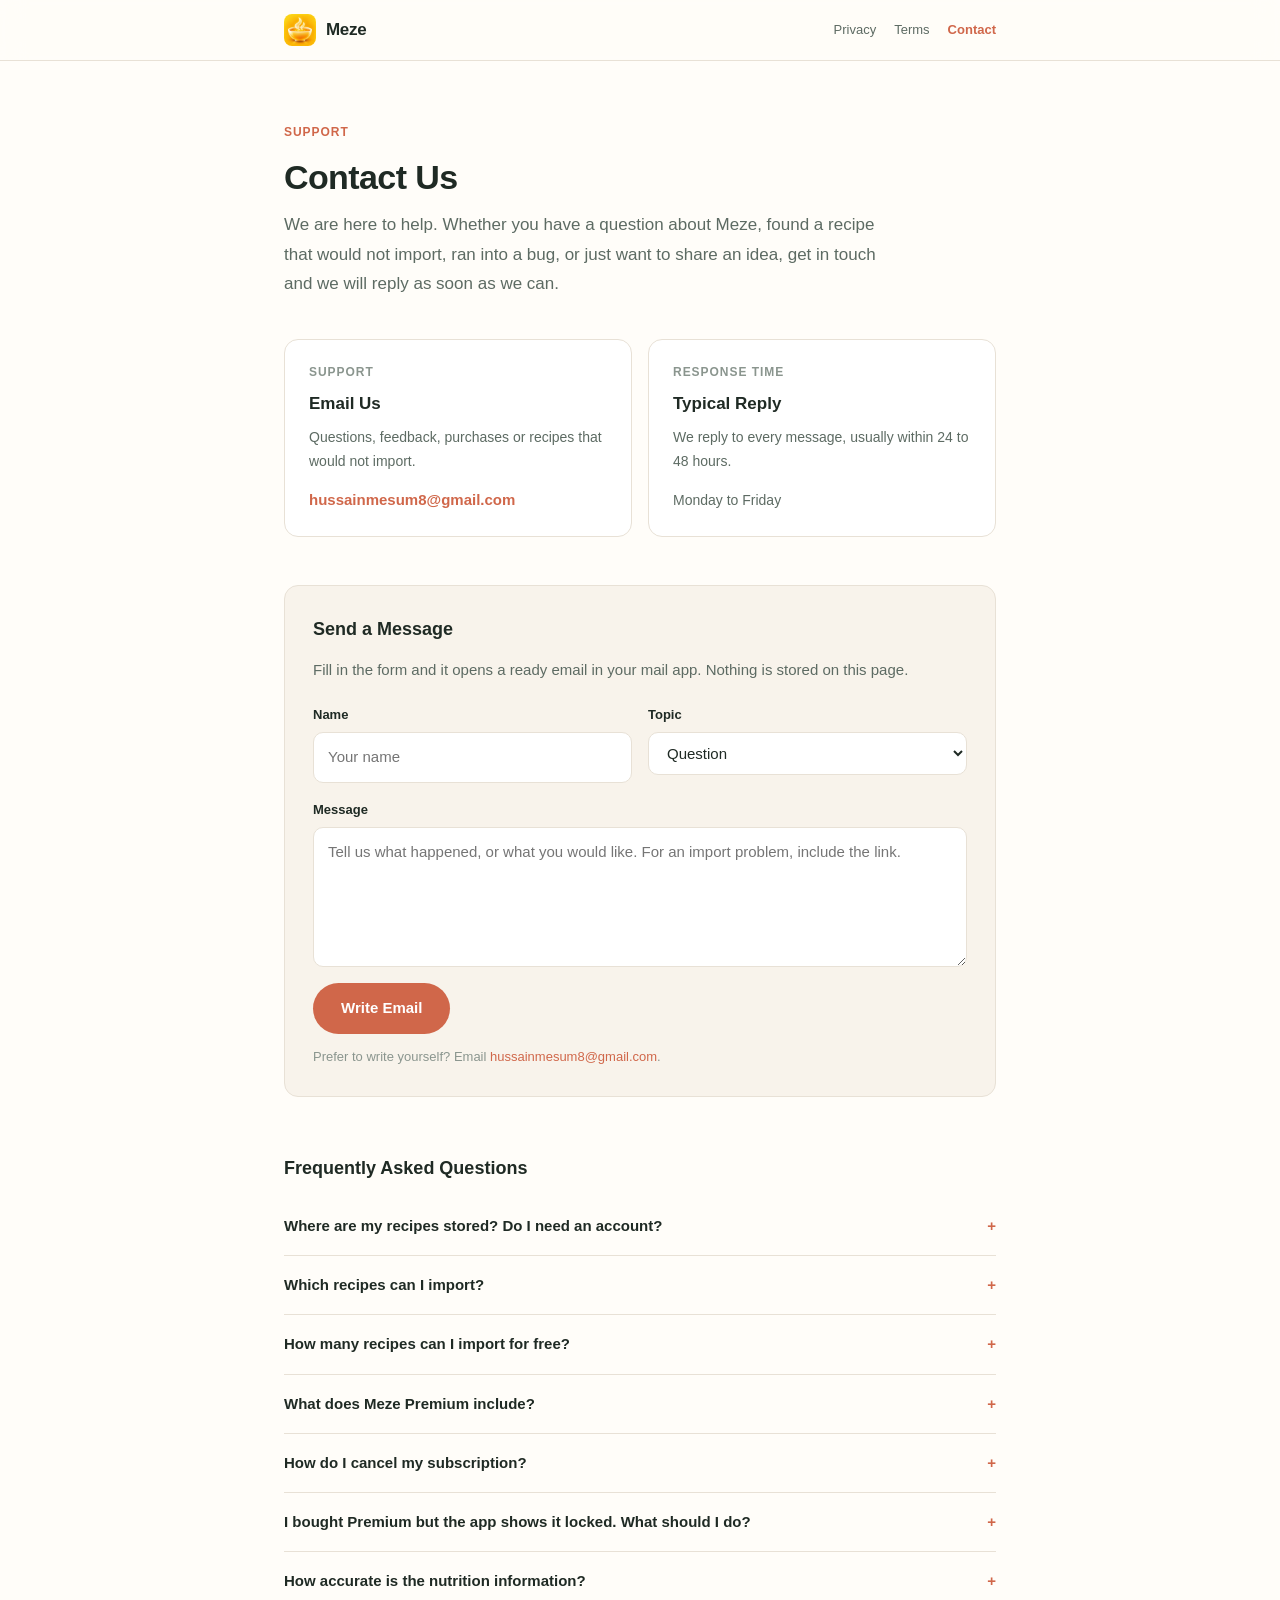
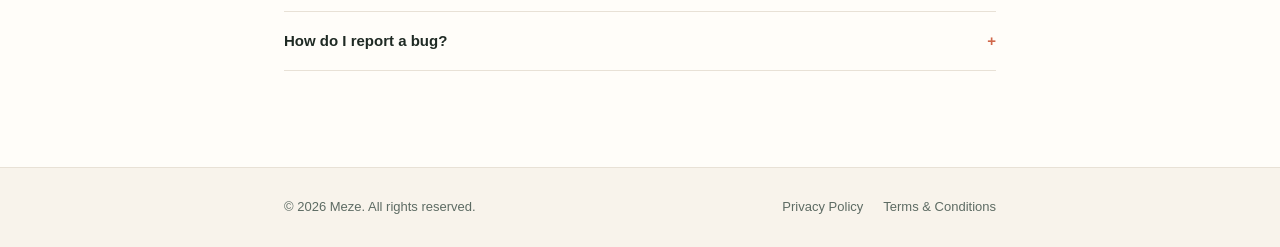
==== contact.html @ 5176ba96 "Meze privacy policy, terms and contact pages" ====
<!DOCTYPE html>
<html lang="en">
<head>
  <meta charset="UTF-8" />
  <meta name="viewport" content="width=device-width, initial-scale=1.0" />
  <meta name="description" content="Get help with Meze: email support, report a bug, and answers to common questions." />
  <title>Contact Us | Meze</title>
  <link rel="icon" href="icon.png" />
  <link rel="apple-touch-icon" href="icon.png" />
  <link rel="stylesheet" href="style.css" />
</head>
<body>

<header>
  <div class="header-inner">
    <a class="brand" href="index.html"><img src="icon.png" alt="" />Meze</a>
    <nav class="nav">
      <a href="privacy-policy.html">Privacy</a>
      <a href="terms-and-conditions.html">Terms</a>
      <a href="contact.html" aria-current="page">Contact</a>
    </nav>
  </div>
</header>

<main>
  <span class="page-tag">Support</span>
  <h1>Contact Us</h1>
  <p class="subtitle">
    We are here to help. Whether you have a question about Meze, found a recipe that would not import, ran into a bug, or just want to share an idea, get in touch and we will reply as soon as we can.
  </p>

  <div class="card-grid">
    <div class="card">
      <p class="card-label">Support</p>
      <p class="card-title">Email Us</p>
      <p class="card-desc">Questions, feedback, purchases or recipes that would not import.</p>
      <a class="card-link" href="mailto:hussainmesum8@gmail.com?subject=Meze%20support">hussainmesum8@gmail.com</a>
    </div>
    <div class="card">
      <p class="card-label">Response Time</p>
      <p class="card-title">Typical Reply</p>
      <p class="card-desc">We reply to every message, usually within 24 to 48 hours.</p>
      <span class="card-desc">Monday to Friday</span>
    </div>
  </div>

  <div class="form-section">
    <h2>Send a Message</h2>
    <p class="form-desc">Fill in the form and it opens a ready email in your mail app. Nothing is stored on this page.</p>
    <form id="contact-form" novalidate>
      <div class="form-row">
        <div class="form-group">
          <label for="name">Name</label>
          <input type="text" id="name" name="name" placeholder="Your name" autocomplete="name" />
        </div>
        <div class="form-group">
          <label for="topic">Topic</label>
          <select id="topic" name="topic">
            <option value="Question">Question</option>
            <option value="Recipe import problem">Recipe import problem</option>
            <option value="Bug report">Bug report</option>
            <option value="Meze Premium or purchases">Meze Premium or purchases</option>
            <option value="Feature idea">Feature idea</option>
            <option value="Privacy request">Privacy request</option>
            <option value="Other">Other</option>
          </select>
        </div>
      </div>
      <div class="form-group">
        <label for="message">Message</label>
        <textarea id="message" name="message" placeholder="Tell us what happened, or what you would like. For an import problem, include the link." required></textarea>
      </div>
      <button type="submit" class="button">Write Email</button>
      <p class="form-note">Prefer to write yourself? Email <a href="mailto:hussainmesum8@gmail.com">hussainmesum8@gmail.com</a>.</p>
    </form>
  </div>

  <div class="faq-section">
    <h2>Frequently Asked Questions</h2>

    <details>
      <summary>Where are my recipes stored? Do I need an account?</summary>
      <div class="faq-body">
        There is no account. Your recipes, meal plans, shopping lists and kitchen are stored on your phone only. To keep a copy or move to a new phone, use Settings &rarr; Back up &amp; restore to export a backup file, and import it on the new phone.
      </div>
    </details>

    <details>
      <summary>Which recipes can I import?</summary>
      <div class="faq-body">
        Links from cooking websites, Instagram, TikTok, YouTube, Pinterest and Facebook, as well as photos and cookbook pages. Share a link to Meze from any app, or paste it in Meze. Some posts do not contain a full recipe; if an import fails, email us the link and we will look at it.
      </div>
    </details>

    <details>
      <summary>How many recipes can I import for free?</summary>
      <div class="faq-body">
        Free users can import 5 recipes each week, from any mix of sources. Writing a recipe yourself and saving recipes from the built-in collection never count. Meze Premium gives unlimited imports.
      </div>
    </details>

    <details>
      <summary>What does Meze Premium include?</summary>
      <div class="faq-body">
        Unlimited imports, full nutrition details, building a whole week's meal plan, "Can cook now" and "Use these first" in your kitchen, sharing recipes as a designed PDF, the full recipe collection, shopping prices and trip totals, and unlimited week templates.
      </div>
    </details>

    <details>
      <summary>How do I cancel my subscription?</summary>
      <div class="faq-body">
        On iPhone, open Settings, tap your name, then Subscriptions, and choose Meze. On Android, open Google Play, tap your profile, then Payments &amp; subscriptions. You can also reach it from Meze's Settings. You keep Premium until the end of the period you have paid for.
      </div>
    </details>

    <details>
      <summary>I bought Premium but the app shows it locked. What should I do?</summary>
      <div class="faq-body">
        Open Meze's Settings and tap Restore purchases, while signed in to the same App Store or Google Play account you used to buy. If it still does not unlock, email us and we will help.
      </div>
    </details>

    <details>
      <summary>How accurate is the nutrition information?</summary>
      <div class="faq-body">
        Nutrition is estimated per serving from each ingredient's amount, using standard food composition data. It is a helpful guide, not a medical measurement. Always check labels if you have allergies or dietary needs.
      </div>
    </details>

    <details>
      <summary>How do I report a bug?</summary>
      <div class="faq-body">
        In Meze, open Settings &rarr; Report a bug. It opens an email already addressed to us, with your app and system version filled in. Tell us what happened and the steps to make it happen again.
      </div>
    </details>
  </div>
</main>

<footer>
  <div class="footer-inner">
    <span class="footer-copy">&copy; 2026 Meze. All rights reserved.</span>
    <nav class="footer-links">
      <a href="privacy-policy.html">Privacy Policy</a>
      <a href="terms-and-conditions.html">Terms &amp; Conditions</a>
    </nav>
  </div>
</footer>

<script>
  // Builds the email in the visitor's own mail app: a form posting to
  // mailto: is unreliable across browsers, a mailto link is not.
  document.getElementById('contact-form').addEventListener('submit', function (event) {
    event.preventDefault();
    var message = document.getElementById('message');
    if (!message.value.trim()) {
      message.focus();
      return;
    }
    var name = document.getElementById('name').value.trim();
    var topic = document.getElementById('topic').value;
    var body = message.value.trim() + (name ? '\n\n' + name : '');
    window.location.href = 'mailto:hussainmesum8@gmail.com'
      + '?subject=' + encodeURIComponent('Meze: ' + topic)
      + '&body=' + encodeURIComponent(body);
  });
</script>

</body>
</html>
---- style.css ----
/* Meze legal and support pages: one stylesheet for every page. */

*, *::before, *::after { box-sizing: border-box; margin: 0; padding: 0; }

:root {
  --ink: #1f2a24;
  --ink-muted: #5d6b63;
  --ink-light: #8a958e;
  --border: #e8e1d6;
  --bg: #fffdf9;
  --bg-subtle: #f8f3eb;
  --surface: #ffffff;
  --accent: #d0674a;
  --accent-soft: #f7e2db;
  --herb: #2f4a3c;
  --radius: 14px;
}

@media (prefers-color-scheme: dark) {
  :root {
    --ink: #f1ede6;
    --ink-muted: #b6b0a6;
    --ink-light: #8d877e;
    --border: #34312c;
    --bg: #171614;
    --bg-subtle: #1f1d1a;
    --surface: #23211e;
    --accent: #e58060;
    --accent-soft: #3a2721;
  }
}

html { font-size: 16px; scroll-behavior: smooth; }

body {
  font-family: -apple-system, BlinkMacSystemFont, "Segoe UI", Roboto, "Helvetica Neue", Arial, sans-serif;
  background: var(--bg);
  color: var(--ink);
  line-height: 1.75;
  -webkit-font-smoothing: antialiased;
}

a { color: var(--accent); text-decoration: none; }
a:hover { text-decoration: underline; }

/* Header */
header {
  border-bottom: 1px solid var(--border);
  background: color-mix(in srgb, var(--bg) 88%, transparent);
  backdrop-filter: saturate(180%) blur(12px);
  -webkit-backdrop-filter: saturate(180%) blur(12px);
  position: sticky;
  top: 0;
  z-index: 10;
}
.header-inner {
  max-width: 760px;
  margin: 0 auto;
  padding: 14px 24px;
  display: flex;
  align-items: center;
  justify-content: space-between;
  gap: 12px;
}
.brand {
  display: flex;
  align-items: center;
  gap: 10px;
  font-size: 1.0625rem;
  font-weight: 800;
  letter-spacing: -0.3px;
  color: var(--ink);
}
.brand:hover { text-decoration: none; }
.brand img { width: 32px; height: 32px; border-radius: 8px; }
.nav { display: flex; gap: 18px; }
.nav a { font-size: 0.8125rem; color: var(--ink-muted); }
.nav a[aria-current="page"] { color: var(--accent); font-weight: 600; }

/* Content */
main {
  max-width: 760px;
  margin: 0 auto;
  padding: 56px 24px 96px;
}
.page-tag {
  display: inline-block;
  font-size: 0.75rem;
  font-weight: 700;
  letter-spacing: 0.08em;
  text-transform: uppercase;
  color: var(--accent);
  margin-bottom: 14px;
}
h1 {
  font-size: 2.125rem;
  font-weight: 800;
  letter-spacing: -0.6px;
  line-height: 1.2;
  margin-bottom: 12px;
}
.meta {
  font-size: 0.875rem;
  color: var(--ink-muted);
  margin-bottom: 40px;
  padding-bottom: 28px;
  border-bottom: 1px solid var(--border);
}
.subtitle {
  font-size: 1.0625rem;
  color: var(--ink-muted);
  margin-bottom: 40px;
  max-width: 620px;
}
section { margin-bottom: 40px; }
h2 {
  font-size: 1.125rem;
  font-weight: 700;
  margin-bottom: 12px;
  padding-top: 8px;
}
h3 { font-size: 1rem; font-weight: 700; margin: 18px 0 8px; }
p { margin-bottom: 14px; font-size: 0.9375rem; }
p:last-child { margin-bottom: 0; }
ul, ol { padding-left: 20px; margin-bottom: 14px; }
li { font-size: 0.9375rem; margin-bottom: 6px; }
strong { font-weight: 650; }

.highlight-box {
  background: var(--accent-soft);
  border-radius: var(--radius);
  padding: 20px 24px;
  margin-bottom: 40px;
}
.highlight-box p { margin-bottom: 0; color: var(--ink); }

table {
  width: 100%;
  border-collapse: collapse;
  margin: 8px 0 16px;
  font-size: 0.875rem;
}
th, td {
  text-align: left;
  vertical-align: top;
  padding: 10px 12px;
  border-bottom: 1px solid var(--border);
}
th { color: var(--ink-muted); font-weight: 600; }
.table-wrap { overflow-x: auto; }

hr { border: none; border-top: 1px solid var(--border); margin: 48px 0; }
.closing { font-size: 0.875rem; color: var(--ink-muted); }

/* Cards (contact, home) */
.card-grid {
  display: grid;
  grid-template-columns: repeat(auto-fit, minmax(220px, 1fr));
  gap: 16px;
  margin-bottom: 48px;
}
.card {
  background: var(--surface);
  border: 1px solid var(--border);
  border-radius: var(--radius);
  padding: 22px 24px;
  display: block;
  color: var(--ink);
}
a.card:hover { text-decoration: none; border-color: var(--accent); }
.card-label {
  font-size: 0.75rem;
  font-weight: 700;
  letter-spacing: 0.08em;
  text-transform: uppercase;
  color: var(--ink-light);
  margin-bottom: 6px;
}
.card-title { font-size: 1.0625rem; font-weight: 700; margin-bottom: 6px; }
.card-desc { font-size: 0.875rem; color: var(--ink-muted); margin-bottom: 12px; }
.card-link { font-size: 0.9375rem; font-weight: 600; word-break: break-all; }

/* Form */
.form-section {
  background: var(--bg-subtle);
  border: 1px solid var(--border);
  border-radius: var(--radius);
  padding: 28px;
  margin-bottom: 48px;
}
.form-section h2 { padding-top: 0; }
.form-desc { color: var(--ink-muted); margin-bottom: 20px; }
.form-row { display: grid; grid-template-columns: 1fr 1fr; gap: 16px; }
.form-group { display: flex; flex-direction: column; margin-bottom: 16px; }
label { font-size: 0.8125rem; font-weight: 600; margin-bottom: 6px; }
input, select, textarea {
  font: inherit;
  font-size: 0.9375rem;
  color: var(--ink);
  background: var(--surface);
  border: 1px solid var(--border);
  border-radius: 10px;
  padding: 11px 14px;
  outline: none;
}
input:focus, select:focus, textarea:focus {
  border-color: var(--accent);
  box-shadow: 0 0 0 3px var(--accent-soft);
}
textarea { min-height: 140px; resize: vertical; }
.button {
  display: inline-block;
  font: inherit;
  font-size: 0.9375rem;
  font-weight: 700;
  color: #fff;
  background: var(--accent);
  border: none;
  border-radius: 999px;
  padding: 12px 28px;
  cursor: pointer;
}
.button:hover { filter: brightness(1.05); text-decoration: none; }
.form-note { font-size: 0.8125rem; color: var(--ink-light); margin-top: 12px; }

/* FAQ */
details {
  border-bottom: 1px solid var(--border);
  padding: 16px 0;
}
summary {
  cursor: pointer;
  font-weight: 650;
  font-size: 0.9375rem;
  list-style: none;
  display: flex;
  justify-content: space-between;
  gap: 16px;
}
summary::-webkit-details-marker { display: none; }
summary::after { content: "+"; color: var(--accent); font-weight: 700; }
details[open] summary::after { content: "\2212"; }
.faq-body { font-size: 0.9375rem; color: var(--ink-muted); margin-top: 10px; }

/* Footer */
footer { border-top: 1px solid var(--border); background: var(--bg-subtle); }
.footer-inner {
  max-width: 760px;
  margin: 0 auto;
  padding: 28px 24px;
  display: flex;
  flex-wrap: wrap;
  gap: 12px 32px;
  align-items: center;
  justify-content: space-between;
}
.footer-copy { font-size: 0.8125rem; color: var(--ink-muted); }
.footer-links { display: flex; flex-wrap: wrap; gap: 20px; }
.footer-links a { font-size: 0.8125rem; color: var(--ink-muted); }

@media (max-width: 600px) {
  h1 { font-size: 1.625rem; }
  main { padding: 40px 20px 72px; }
  .header-inner { padding: 12px 20px; }
  .nav { display: none; }
  .form-row { grid-template-columns: 1fr; }
  .form-section { padding: 22px 18px; }
  .button { width: 100%; text-align: center; }
}
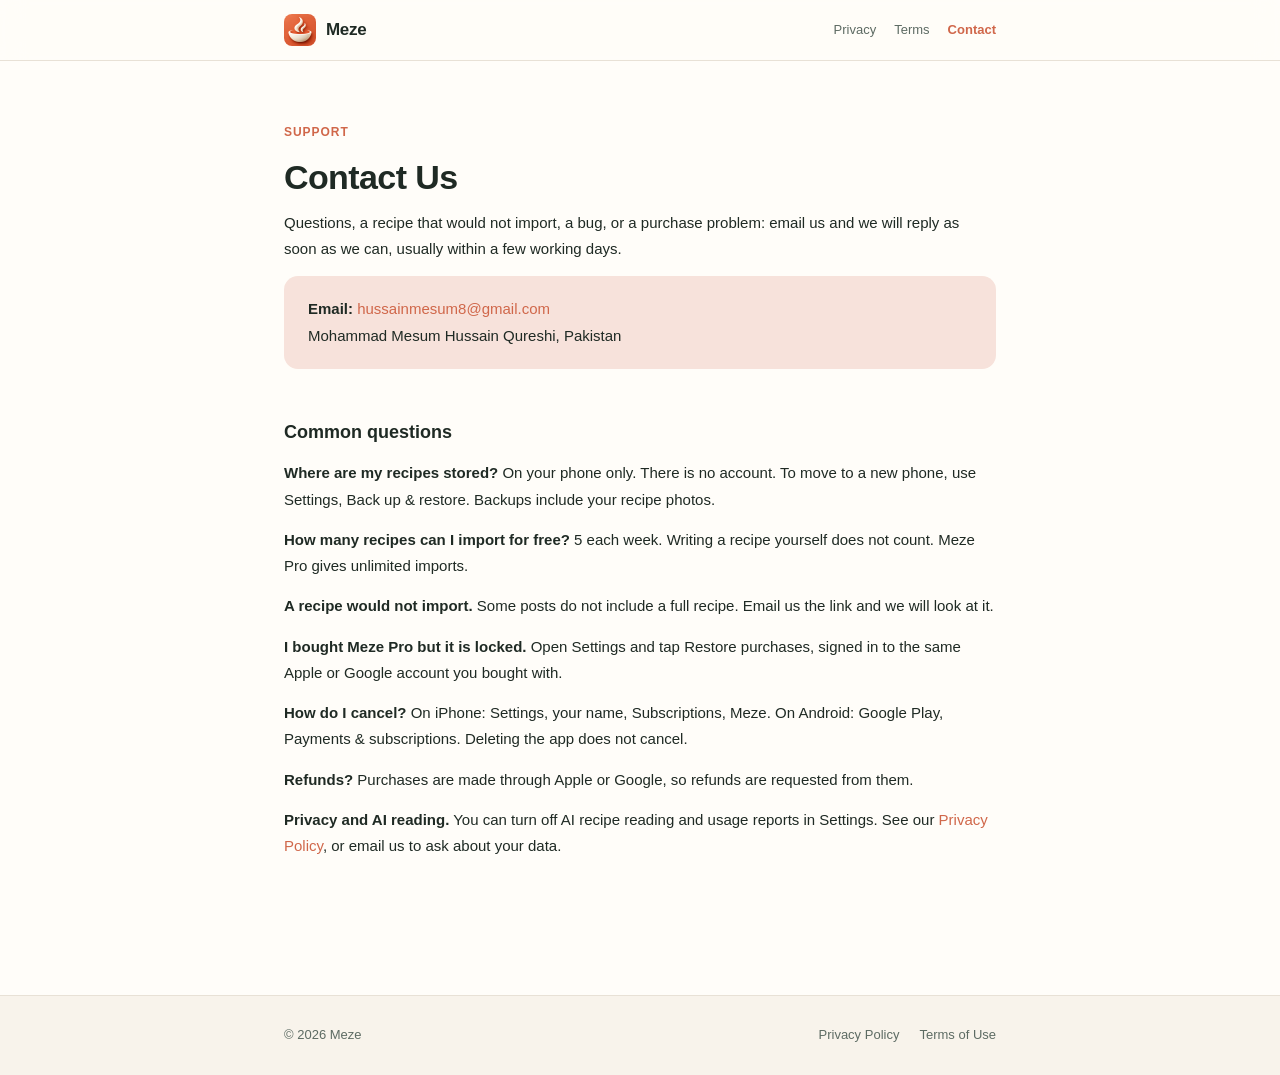
==== commit 34e0c58d: "Privacy policy, terms of use and contact page: minimal, accurate to Meze today - Removed features th" ====
--- a/contact.html
+++ b/contact.html
@@ -3,7 +3,7 @@
 <head>
   <meta charset="UTF-8" />
   <meta name="viewport" content="width=device-width, initial-scale=1.0" />
-  <meta name="description" content="Get help with Meze: email support, report a bug, and answers to common questions." />
+  <meta name="description" content="Contact Meze for help with recipes, imports, purchases or privacy." />
   <title>Contact Us | Meze</title>
   <link rel="icon" href="icon.png" />
   <link rel="apple-touch-icon" href="icon.png" />
@@ -25,145 +25,34 @@
 <main>
   <span class="page-tag">Support</span>
   <h1>Contact Us</h1>
-  <p class="subtitle">
-    We are here to help. Whether you have a question about Meze, found a recipe that would not import, ran into a bug, or just want to share an idea, get in touch and we will reply as soon as we can.
-  </p>
-
-  <div class="card-grid">
-    <div class="card">
-      <p class="card-label">Support</p>
-      <p class="card-title">Email Us</p>
-      <p class="card-desc">Questions, feedback, purchases or recipes that would not import.</p>
-      <a class="card-link" href="mailto:hussainmesum8@gmail.com?subject=Meze%20support">hussainmesum8@gmail.com</a>
-    </div>
-    <div class="card">
-      <p class="card-label">Response Time</p>
-      <p class="card-title">Typical Reply</p>
-      <p class="card-desc">We reply to every message, usually within 24 to 48 hours.</p>
-      <span class="card-desc">Monday to Friday</span>
-    </div>
+    <p>Questions, a recipe that would not import, a bug, or a purchase problem: email us and we will reply as soon as we can, usually within a few working days.</p>
+  <div class="highlight-box">
+    <p><strong>Email:</strong> <a href="mailto:hussainmesum8@gmail.com">hussainmesum8@gmail.com</a><br />Mohammad Mesum Hussain Qureshi, Pakistan</p>
   </div>
 
-  <div class="form-section">
-    <h2>Send a Message</h2>
-    <p class="form-desc">Fill in the form and it opens a ready email in your mail app. Nothing is stored on this page.</p>
-    <form id="contact-form" novalidate>
-      <div class="form-row">
-        <div class="form-group">
-          <label for="name">Name</label>
-          <input type="text" id="name" name="name" placeholder="Your name" autocomplete="name" />
-        </div>
-        <div class="form-group">
-          <label for="topic">Topic</label>
-          <select id="topic" name="topic">
-            <option value="Question">Question</option>
-            <option value="Recipe import problem">Recipe import problem</option>
-            <option value="Bug report">Bug report</option>
-            <option value="Meze Premium or purchases">Meze Premium or purchases</option>
-            <option value="Feature idea">Feature idea</option>
-            <option value="Privacy request">Privacy request</option>
-            <option value="Other">Other</option>
-          </select>
-        </div>
-      </div>
-      <div class="form-group">
-        <label for="message">Message</label>
-        <textarea id="message" name="message" placeholder="Tell us what happened, or what you would like. For an import problem, include the link." required></textarea>
-      </div>
-      <button type="submit" class="button">Write Email</button>
-      <p class="form-note">Prefer to write yourself? Email <a href="mailto:hussainmesum8@gmail.com">hussainmesum8@gmail.com</a>.</p>
-    </form>
-  </div>
+  <section>
+    <h2>Common questions</h2>
+    <p><strong>Where are my recipes stored?</strong> On your phone only. There is no account. To move to a new phone, use Settings, Back up &amp; restore. Backups include your recipe photos.</p>
+    <p><strong>How many recipes can I import for free?</strong> 5 each week. Writing a recipe yourself does not count. Meze Pro gives unlimited imports.</p>
+    <p><strong>A recipe would not import.</strong> Some posts do not include a full recipe. Email us the link and we will look at it.</p>
+    <p><strong>I bought Meze Pro but it is locked.</strong> Open Settings and tap Restore purchases, signed in to the same Apple or Google account you bought with.</p>
+    <p><strong>How do I cancel?</strong> On iPhone: Settings, your name, Subscriptions, Meze. On Android: Google Play, Payments &amp; subscriptions. Deleting the app does not cancel.</p>
+    <p><strong>Refunds?</strong> Purchases are made through Apple or Google, so refunds are requested from them.</p>
+    <p><strong>Privacy and AI reading.</strong> You can turn off AI recipe reading and usage reports in Settings. See our <a href="privacy-policy.html">Privacy Policy</a>, or email us to ask about your data.</p>
+  </section>
 
-  <div class="faq-section">
-    <h2>Frequently Asked Questions</h2>
 
-    <details>
-      <summary>Where are my recipes stored? Do I need an account?</summary>
-      <div class="faq-body">
-        There is no account. Your recipes, meal plans, shopping lists and kitchen are stored on your phone only. To keep a copy or move to a new phone, use Settings &rarr; Back up &amp; restore to export a backup file, and import it on the new phone.
-      </div>
-    </details>
-
-    <details>
-      <summary>Which recipes can I import?</summary>
-      <div class="faq-body">
-        Links from cooking websites, Instagram, TikTok, YouTube, Pinterest and Facebook, as well as photos and cookbook pages. Share a link to Meze from any app, or paste it in Meze. Some posts do not contain a full recipe; if an import fails, email us the link and we will look at it.
-      </div>
-    </details>
-
-    <details>
-      <summary>How many recipes can I import for free?</summary>
-      <div class="faq-body">
-        Free users can import 5 recipes each week, from any mix of sources. Writing a recipe yourself and saving recipes from the built-in collection never count. Meze Premium gives unlimited imports.
-      </div>
-    </details>
-
-    <details>
-      <summary>What does Meze Premium include?</summary>
-      <div class="faq-body">
-        Unlimited imports, full nutrition details, building a whole week's meal plan, "Can cook now" and "Use these first" in your kitchen, sharing recipes as a designed PDF, the full recipe collection, shopping prices and trip totals, and unlimited week templates.
-      </div>
-    </details>
-
-    <details>
-      <summary>How do I cancel my subscription?</summary>
-      <div class="faq-body">
-        On iPhone, open Settings, tap your name, then Subscriptions, and choose Meze. On Android, open Google Play, tap your profile, then Payments &amp; subscriptions. You can also reach it from Meze's Settings. You keep Premium until the end of the period you have paid for.
-      </div>
-    </details>
-
-    <details>
-      <summary>I bought Premium but the app shows it locked. What should I do?</summary>
-      <div class="faq-body">
-        Open Meze's Settings and tap Restore purchases, while signed in to the same App Store or Google Play account you used to buy. If it still does not unlock, email us and we will help.
-      </div>
-    </details>
-
-    <details>
-      <summary>How accurate is the nutrition information?</summary>
-      <div class="faq-body">
-        Nutrition is estimated per serving from each ingredient's amount, using standard food composition data. It is a helpful guide, not a medical measurement. Always check labels if you have allergies or dietary needs.
-      </div>
-    </details>
-
-    <details>
-      <summary>How do I report a bug?</summary>
-      <div class="faq-body">
-        In Meze, open Settings &rarr; Report a bug. It opens an email already addressed to us, with your app and system version filled in. Tell us what happened and the steps to make it happen again.
-      </div>
-    </details>
-  </div>
 </main>
 
 <footer>
   <div class="footer-inner">
-    <span class="footer-copy">&copy; 2026 Meze. All rights reserved.</span>
+    <span class="footer-copy">&copy; 2026 Meze</span>
     <nav class="footer-links">
       <a href="privacy-policy.html">Privacy Policy</a>
-      <a href="terms-and-conditions.html">Terms &amp; Conditions</a>
+      <a href="terms-and-conditions.html">Terms of Use</a>
     </nav>
   </div>
 </footer>
 
-<script>
-  // Builds the email in the visitor's own mail app: a form posting to
-  // mailto: is unreliable across browsers, a mailto link is not.
-  document.getElementById('contact-form').addEventListener('submit', function (event) {
-    event.preventDefault();
-    var message = document.getElementById('message');
-    if (!message.value.trim()) {
-      message.focus();
-      return;
-    }
-    var name = document.getElementById('name').value.trim();
-    var topic = document.getElementById('topic').value;
-    var body = message.value.trim() + (name ? '\n\n' + name : '');
-    window.location.href = 'mailto:hussainmesum8@gmail.com'
-      + '?subject=' + encodeURIComponent('Meze: ' + topic)
-      + '&body=' + encodeURIComponent(body);
-  });
-</script>
-
 </body>
 </html>
